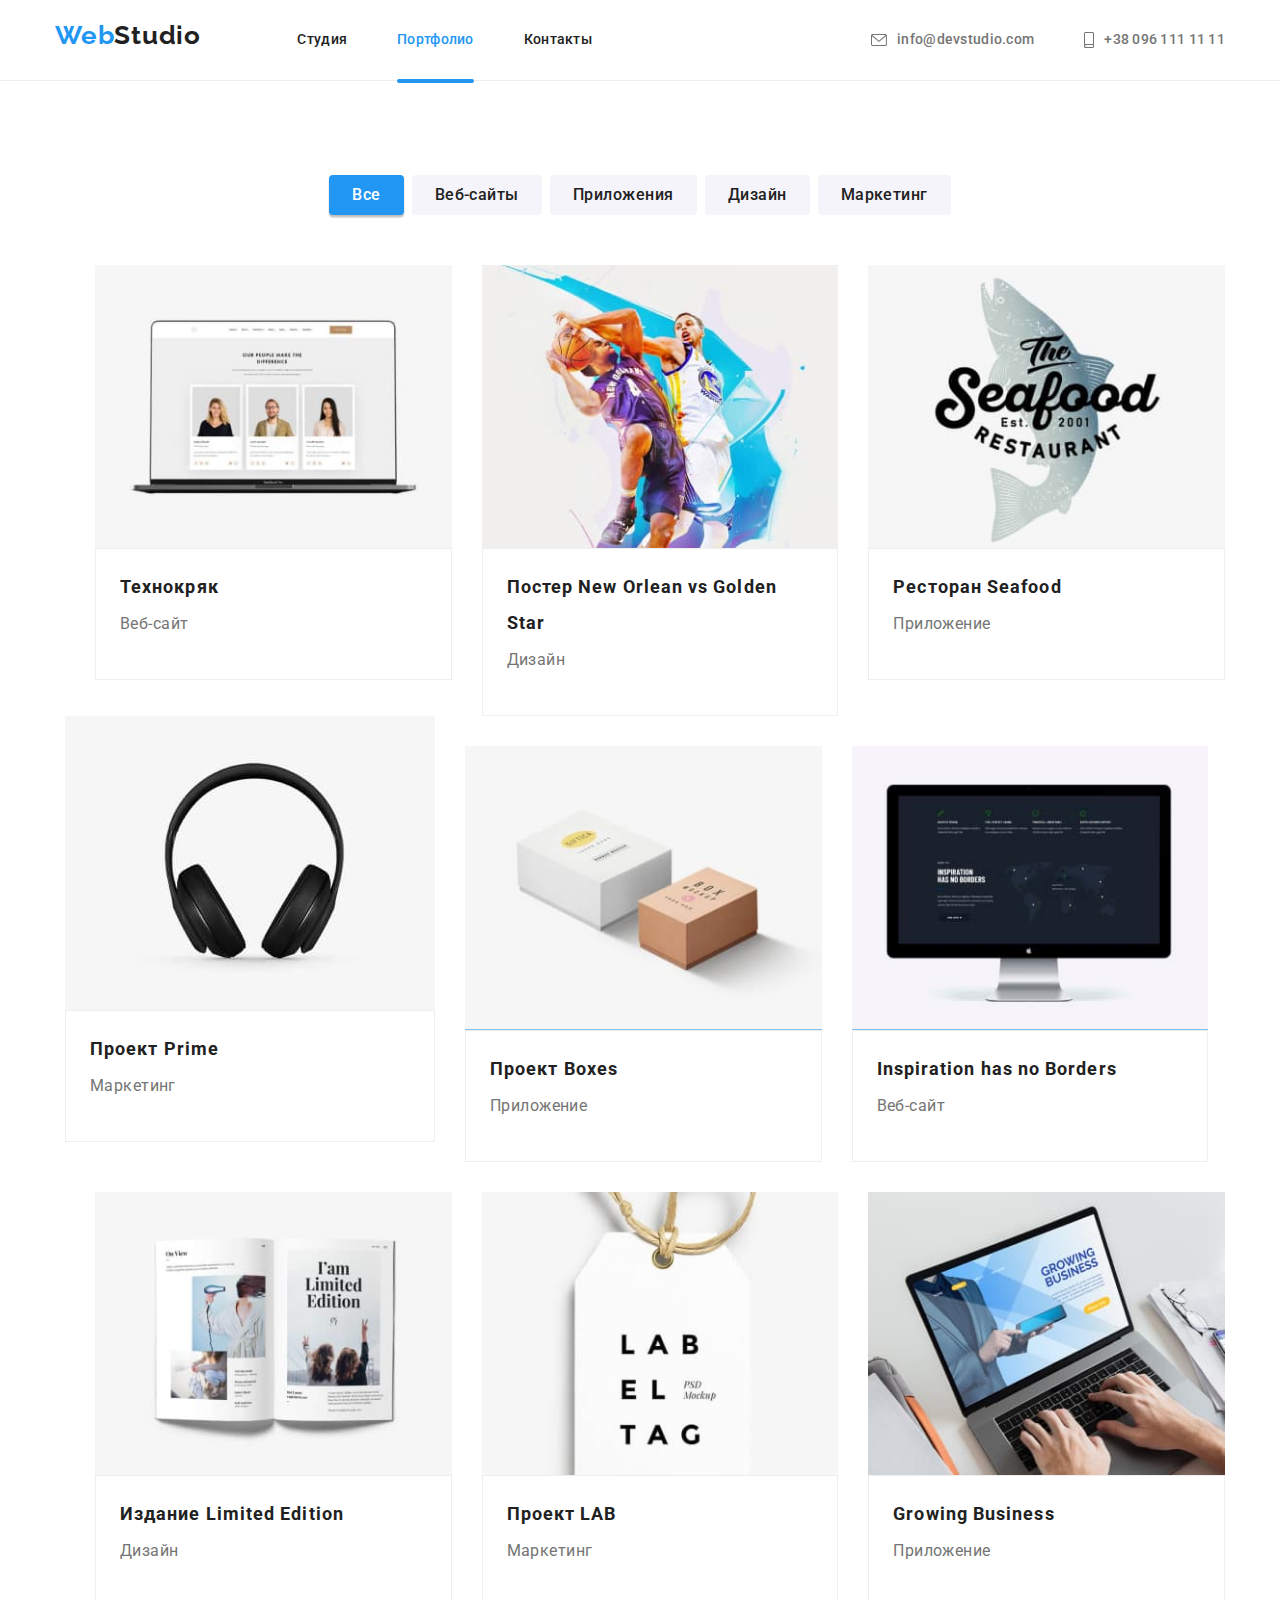
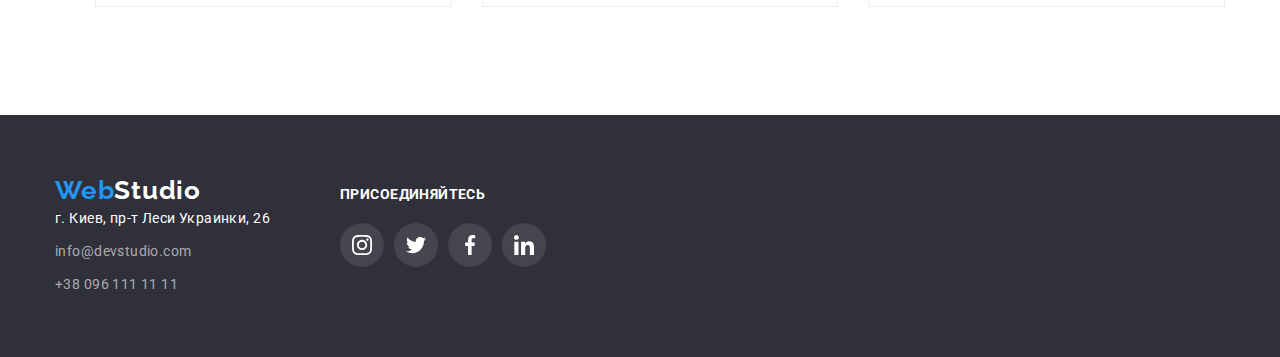
==== portfolio.html @ 52ae0923 "comit" ====
<!DOCTYPE html>
<html lang="ru">

<head>
    <meta charset="UTF-8">
    <meta http-equiv="X-UA-Compatible" content="IE=edge">
    <meta name="viewport" content="width=device-width, initial-scale=1.0">
    <title>Portfolio</title>
    <style> a {text-decoration: none;}
    </style>
    <link rel="preconnect" href="https://fonts.gstatic.com">
    <link href="https://fonts.googleapis.com/css2?family=Roboto:wght@400;500;700;900&display=swap" rel="stylesheet">
    <link rel="preconnect" href="https://fonts.gstatic.com">
    <link href="https://fonts.googleapis.com/css2?family=Raleway:wght@700&display=swap" rel="stylesheet">
    <link rel="stylesheet" href="https://cdnjs.cloudflare.com/ajax/libs/modern-normalize/0.2.0/modern-normalize.min.css">
    <link rel="stylesheet" href="./css/styles.css" />
</head>

<body>
    

        <header class="header-section">
            <div class="container main-nav">
                <nav class="nav">
                    <a href="" class="logo"> <span class="logo-title">Web</span>Studio</a>
        
                    <ul class="site-nav list">
                        <li class="item"> <a href="index.html" class="link ">Студия</a></li>
                        <li class="item"> <a href="portfolio.html" class="link current ">Портфолио</a></li>
                        <li class="item"> <a href="" class="link">Контакты</a></li>
                    </ul>
                </nav>
                <ul class="auth-nav list">
                    <li class="item">
                        
                         <a class="link icon-envelope" href="mailto:info@devstudio.com">
                            <div class="auth-nav-icon">
                                <svg class="auth-icon" width="16px" height="12px">
                                    <use href="./image/sprite.svg#icon-envelope"></use>
                                </svg>
                                info@devstudio.com
                            </div>
                        </a>
                   
                    </li>
                    <li class="item"> 
                        <a class="link icon-phone" href="tel:+380961111111">
                            <div class="auth-nav-icon">
                                <svg class="auth-icon" width="10px" height="16px">
                                    <use href="./image/sprite.svg#icon-smartphone"></use>
                                </svg>
                                +38 096 111 11 11
                            </div>
                        </a>
                    </li>
                </ul>
            </div>
        </header>
        <main>
            <section class="main-section ">
                <div class="container" >
                    <ul class="filters">
                        <li class="button-filter list"> 
                            <button type="button" class="button link current">Все</button></li>
                        <li class="button-filter list"> 
                            <button type="button" class="button link">Веб-сайты</button></li>
                        <li class="button-filter list"> 
                            <button type="button" class="button link">Приложения</button></li>
                        <li class="button-filter list"> 
                            <button type="button" class="button link">Дизайн</button></li>
                        <li class="button-filter list">
                            <button type="button" class="button link">Маркетинг</button></li>
                    
                    
                    </ul>
                    <h1 class="visually-hidden">Работы</h1>
                    
                    <ul class="menu">
                        <li class="menu-item list">
                            <a class="foto" href="">
                                <div class="thumb" >
                                    <div class="foto-overlay">
                                        <p class="text-overlay">
                                            Технокряк это современная площадка распространения коронавируса. Компании используют эту платформу для цифрового
                                            шпионажа и атак на защищённые сервера конкурентов.
                                        </p>
                                    </div>
                                        <img src="./image/portfolio/img-1.jpg" alt="Робочий стол" width="370px">
                                </div>
                                <div class="note">
                                    <h2>Технокряк</h2>
                                    <p class="note-item">Веб-сайт</p>
                        
                                </div>
                            </a>
                        </li>
                        
                    
                        <li class="menu-item list">
                            <a class="foto" href=""> 
                                <div class="thumb">
                                    <div class="foto-overlay">
                                        <p class="text-overlay">
                                            Технокряк это современная площадка распространения коронавируса. Компании используют эту платформу для цифрового
                                            шпионажа и атак на защищённые сервера конкурентов.
                                        </p>
                                    </div>
                                    <img src="./image/portfolio/img-2.jpg" alt="2 человек играют баскетбол" width="370px"> 
                                </div>
                                <div class="note">
                                    <h2>Постер New Orlean vs Golden Star</h2>
                                    <p class="note-item">Дизайн</p>
                        
                                </div>
                            </a>
                        </li>
                    
                        <li class="menu-item list">
                            <a class="foto" href=""> 
                                <div class="thumb">
                                    <div class="foto-overlay">
                                        <p class="text-overlay">
                                            Технокряк это современная площадка распространения коронавируса. Компании используют эту платформу для цифрового
                                            шпионажа и атак на защищённые сервера конкурентов.
                                        </p>
                                    </div>
                                    <img src="./image/portfolio/img-3.jpg" alt="2 человек играют баскетбол" width="370px"> 
                                </div>
                                 <div class="note">
                                <h2>Ресторан Seafood</h2>
                                <p class="note-item">Приложение</p>
                    
                            </div>
                            </a>
                        </li>
                    
                        <li class=" list">
                            <a class="foto" href=""> 
                                <div class="thumb">
                                    <div class="foto-overlay">
                                        <p class="text-overlay">
                                            Технокряк это современная площадка распространения коронавируса. Компании используют эту платформу для цифрового
                                            шпионажа и атак на защищённые сервера конкурентов.
                                        </p>
                                    </div>
                                    <img src="./image/portfolio/img-4.jpg" alt="2 человек играют баскетбол" width="370px">
                                </div>
                                <div class="note">
                                    <h2>Проект Prime</h2>
                                    <p class="note-item">Маркетинг</p>
                        
                                </div>
                            </a>
                        </li>
                    
                        <li class="menu-item list">
                            <a class="foto" href=""> 
                                <div class="thumb">
                                    <div class="foto-overlay">
                                        <p class="text-overlay">
                                            Технокряк это современная площадка распространения коронавируса. Компании используют эту платформу для цифрового
                                            шпионажа и атак на защищённые сервера конкурентов.
                                        </p>
                                    </div>
                                    <img src="./image/portfolio/img-5.jpg" alt="2 человек играют баскетбол" width="370px"> 
                                </div>
                            <div class="note">
                                <h2>Проект Boxes</h2>
                                <p class="note-item">Приложение</p>
                    
                            </div>
                            </a>
                        </li>
                    
                        <li class="menu-item list">
                            <a class="foto" href=""> 
                                <div class="thumb">
                                    <div class="foto-overlay">
                                        <p class="text-overlay">
                                            Технокряк это современная площадка распространения коронавируса. Компании используют эту платформу для цифрового
                                            шпионажа и атак на защищённые сервера конкурентов.
                                        </p>
                                    </div>
                                    <img src="./image/portfolio/img-6.jpg" alt="2 человек играют баскетбол" width="370px">
                                </div>
                            <div class="note">
                                <h2>Inspiration has no Borders</h2>
                                <p class="note-item">Веб-сайт</p>
                    
                            </div>
                            </a>
                        </li>
                    
                        <li class="menu-item list">
                            <a class="foto" href=""> 
                                <div class="thumb">
                                    <div class="foto-overlay">
                                        <p class="text-overlay">
                                            Технокряк это современная площадка распространения коронавируса. Компании используют эту платформу для цифрового
                                            шпионажа и атак на защищённые сервера конкурентов.
                                        </p>
                                    </div>
                                    <img src="./image/portfolio/img-7.jpg" alt="2 человек играют баскетбол" width="370px">
                                </div>
                            <div class="note">
                                <h2>Издание Limited Edition</h2>
                                <p class="note-item">Дизайн</p>
                    
                            </div>
                            </a>
                        </li>
                    
                        <li class="menu-item list">
                            <a class="foto" href=""> 
                                <div class="thumb">
                                    <div class="foto-overlay">
                                        <p class="text-overlay">
                                            Технокряк это современная площадка распространения коронавируса. Компании используют эту платформу для цифрового
                                            шпионажа и атак на защищённые сервера конкурентов.
                                        </p>
                                    </div>
                                    <img src="./image/portfolio/img-8.jpg" alt="2 человек играют баскетбол" width="370px">
                                </div>
                            <div class="note">
                                <h2>Проект LAB</h2>
                                <p class="note-item">Маркетинг</p>
                    
                            </div>
                            </a>
                        </li>
                    
                        <li class="menu-item list">
                            <a class="foto" href=""> 
                                <div class="thumb">
                                    <div class="foto-overlay">
                                        <p class="text-overlay">
                                            Технокряк это современная площадка распространения коронавируса. Компании используют эту платформу для цифрового
                                            шпионажа и атак на защищённые сервера конкурентов.
                                        </p>
                                    </div>
                                    <img src="./image/portfolio/img-9.jpg" alt="2 человек играют баскетбол" width="370px">
                                </div>
                            <div class="note">
                                <h2>Growing Business</h2>
                                <p class="note-item">Приложение</p>
                    
                            </div>
                            </a>
                        </li>
                    </ul>
                </div>
            </section>
        </main>
        
        <footer class="footer section">
            <div class=" footer container">
                <div>
                    <a href="" class="logo"> <span class="logo-title">Web</span><span class="logo-item">Studio</span></a>
                <address class="address-text">
                    г. Киев, пр-т Леси Украинки, 26
                    <ul class="auth-list">
                        <li class="mail list"> <a class="auth-item" href="mailto:info@devstudio.com">info@devstudio.com</a></li>
                        <li class="tel list"> <a class="auth-item" href="tel:+380961111111">+38 096 111 11 11</a></li>
                    </ul>
                </address>
                </div>
           
                <div class="social">
                    <h3 class="footer social-icons">присоединяйтесь</h3>
                    <ul class="list social-icons">
                        <li class="footer social-icons-item">
                            <a href="" class="social-icons-link" target="_blank" rel="noopener noreferrer">
                                <svg class="icon">
                                    <use href="./image/sprite.svg#icon-instagram"></use>
                                </svg>
                            </a>
                        </li>
                        <li class="social-icons-item">
                            <a href="" class="social-icons-link" target="_blank" rel="noopener noreferrer">
                                <svg class="icon">
                                    <use href="./image/sprite.svg#icon-twitter"></use>
                                </svg>
                            </a>
                        </li>
                        <li class="social-icons-item">
                            <a href="" class="social-icons-link" target="_blank" rel="noopener noreferrer">
                                <svg class="icon">
                                    <use href="./image/sprite.svg#icon-facebook"></use>
                                </svg>
                            </a>
                        </li>
                        <li class="social-icons-item">
                            <a href="" class="social-icons-link" target="_blank" rel="noopener noreferrer">
                                <svg class="icon">
                                    <use href="./image/sprite.svg#icon-linkedin"></use>
                                </svg>
                            </a>
                        </li>
                    </ul>
                </div>
            </div>
        </footer>

</body>

</html>
---- css/styles.css ----
:root {
  --primary-text-color: #757575;
  --title-text-color: #212121;
  --additional-text-color: #ffffff;
  --accent-color: #2196f3;
  --primary-bg-color: #fff;
  --main-font-family: "Roboto", sans-serif;
  --timing-function: cubic-bezier(0.4, 0, 0.2, 1);
}
html {
  box-sizing: border-box;
}
*,
*::after,
*::before {
  box-sizing: inherit;
}
h1,
h2,
h3,
h4,
h5,
h6,
p {
  margin: 0;
  padding: 0;
}
.list {
  padding: 0;
  margin: 0;
  list-style: none;
}
.link {
  text-decoration: none;
  color: inherit;
}

img {
  display: block;
  max-width: 100%;
  height: auto;
}

body {
  margin: 0;
  font-family: var(--main-font-family);
  background-color: var(--primary-bg-color);
  color: var(--primary-text-color);
  font-size: 14px;
  line-height: 1.71;
  letter-spacing: 0.03em;
}
.container {
  width: 1200px;
  padding-left: 15px;
  padding-right: 15px;
  margin-left: auto;
  margin-right: auto;
}

.header-section {
  background-color: var(--additional-text-color);
  border-bottom: 1px solid #ececec;
  /* padding-top: 24px;
  padding-bottom: 25px; */
}
.main-nav {
  display: flex;
  align-items: center;
  margin-bottom: 0;
}

.logo {
  display: inline-flex;
  font-family: "Raleway", sans-serif;
  font-weight: 700;
  font-size: 26px;
  line-height: 1.19;
  letter-spacing: 0.03em;
  color: var(--title-text-color);
}
.logo-title {
  color: var(--accent-color);
}
/*Site-nav*/

.site-nav {
  display: inline-flex;
  margin-left: 93px;
}

.site-nav .item + .item {
  margin-left: 50px;
}

.site-nav .link {
  display: flex;
  font-weight: 500;
  font-size: 14px;
  line-height: 1.14;
  letter-spacing: 0.02em;
  color: var(--title-text-color);
  padding-top: 32px;
  padding-bottom: 32px;

  transition-property: color;
  transition-duration: 250ms;
  transition-timing-function: var(--timing-function);
}

.site-nav .link:hover,
.site-nav .link:focus {
  color: var(--accent-color);
}

.site-nav .link-porfolio:hover,
.site-nav .link-porfolio:focus,
.site-nav .link-porfolio:visited {
  color: var(--accent-color);
}

.auth-nav {
  display: flex;
  margin-left: auto;
  font-family: var(--main-font-family);
  font-weight: 500;
  font-size: 14px;
  line-height: 1.14;
  letter-spacing: 0.02em;
  color: #757575;
}
.auth-nav .link {
  display: flex;
  align-items: center;
  padding-top: 32px;
  padding-bottom: 32px;
  transition-property: color;
  transition-duration: 250ms;
  transition-timing-function: var(--timing-function);
}
.item .link {
  fill: #757575;
}
.link:hover .auth-icon,
.link:focus .auth-icon {
  fill: var(--accent-color);
}

.auth-icon {
  margin-right: 10px;
  transition-property: color;
  transition-duration: 250ms;
  transition-timing-function: var(--timing-function);
}
.auth-nav-icon {
  display: inline-flex;
  align-items: center;
}

.auth-nav .item + .item {
  margin-left: 50px;
}

.auth-nav .link:hover,
.auth-nav .link:focus {
  color: var(--accent-color);
}

/* Hero section*/
.hero.section {
  padding-top: 200px;
  padding-bottom: 200px;
}
.overlay {
  max-width: 1600px;
  height: 600px;
  margin-left: auto;
  margin-right: auto;
  background-image: linear-gradient(
      to right,
      rgba(47, 48, 58, 0.4),
      rgba(47, 48, 58, 0.4)
    ),
    url("../image/main/hero/123-1.jpg");
  background-repeat: no-repeat;
  background-position: center;
  background-color: #c4c4c4;
}

.hero {
  background-color: #2f303a;
  text-align: center;
}
.hero-title {
  color: var(--additional-text-color);
  font-family: var(--main-font-family);
  text-align: center;
  font-weight: 900;
  font-size: 44px;
  line-height: 1.36;
  letter-spacing: 0.06em;
  text-transform: uppercase;
  margin-bottom: 30px;
  max-width: 696px;
  margin: 0 auto;
  margin-bottom: 30px;
}
.hero-button {
  font-family: inherit;
  display: inline-block;
  border: 1px solid transparent;
  border-radius: 4px;
  min-width: 200px;
  min-height: 50px;
  font-weight: 700;
  font-size: 16px;
  line-height: 1.87;
  letter-spacing: 0.06em;
  background-color: var(--accent-color);
  color: var(--additional-text-color);
  cursor: pointer;
}
/* Modal*/
.backdrop {
  position: fixed;
  top: 0;
  left: 0;
  width: 100%;
  height: 100%;
  background-color: rgba(0, 0, 0, 0.2);
  opacity: 1;
  transition: opacity 250ms var(--timing-function);
}
.backdrop.is-hidden {
  opacity: 0;
  pointer-events: none;
}

.modal {
  position: absolute;
  top: 50%;
  left: 50%;
  transform: translate(-50%, -50%);
  min-width: 528px;
  min-height: 581px;
  background-color: #fff;

  box-shadow: 0px 1px 3px rgba(0, 0, 0, 0.12), 0px 1px 1px rgba(0, 0, 0, 0.14),
    0px 2px 1px rgba(0, 0, 0, 0.2);
  border-radius: 4px;
}
.modal-icon {
  display: block;
  text-align: center;
}

.modal-button {
  display: flex;
  justify-content: center;
  align-items: center;
  position: absolute;
  top: 8px;
  right: 8px;
  width: 30px;
  height: 30px;
  background: transparent;
  border: 1px solid rgba(0, 0, 0, 0.1);
  border-radius: 50%;
  padding: 0;
  cursor: pointer;
}

/*Benefit section*/

.benefits.section {
  padding-top: 94px;
  padding-bottom: 94px;
}
.visually-hidden {
  position: absolute !important;
  clip: rect(1px 1px 1px 1px);
  clip: rect(1px, 1px, 1px, 1px);
  padding: 0 !important;
  border: 0 !important;
  height: 1px !important;
  width: 1px !important;
  overflow: hidden;
}
/* .benefits-item::before {
  content: "";
  display: block;
  height: 120px;
  width: 270px;
  border-radius: 4px;
  outline: 1px solid orangered;
  background-color: #f5f4fa;
  background-repeat: no-repeat;
  background-position: 50% 50%;
  background-size: 65px;
  background-image: url("../image/icon/vector-1.svg");
}

.benefits-item::before:nth-child(2) {
  background-image: url("../image/icon/vector-2.svg");
}

.benefits-item::before :nth-child(3) {
  background-image: url("../image/icon/vector-3.svg");
}
.benefits-item::before :nth-child(4) {
  background-image: url("../image/icon/vector-3.svg");
} */
/* .benefits-icon {
  background-color: #f5f4fa;
  border-radius: 4px;
} */

.benefits-icon-symbol {
  display: flex;
  justify-content: center;
  align-items: center;
  width: 270px;
  height: 120px;
  background-color: #f5f4fa;
  border-radius: 4px;
}
.benefits-list {
  display: flex;
  justify-content: space-between;
  min-width: 270px;
  margin-bottom: 94px;
  margin: 0;
  padding: 0;
}
.benefits-list .list {
  font-family: var(--main-font-family);
  font-size: 14px;
  line-height: 1.71;
  letter-spacing: 0.03em;
  color: var(--primary-text-color);
}
.benefits-list > .list:not(:last-child) {
  margin-right: 30px;
}

.benefits-title {
  margin-top: 30px;
  margin-bottom: 10px;
  font-family: var(--main-font-family);
  font-weight: 700;
  font-size: 14px;
  line-height: 1.14;
  letter-spacing: 0.03em;
  text-transform: uppercase;
  color: var(--title-text-color);
}
/* what we are doing*/
.work.section {
  padding-top: 0;
  padding-bottom: 94px;
}
.work-item {
  display: flex;
  justify-content: space-between;
  margin: 0;
  padding: 0;
}
.work-item .list:not(:last-child) {
  margin-right: 30px;
}

.title {
  font-weight: 700;
  font-size: 36px;
  line-height: 1.16;
  text-align: center;
  letter-spacing: 0.03em;
  color: var(--title-text-color);
  padding: 0;
  margin-bottom: 50px;
}
.work-thumb {
  position: relative;
}
/* .work-thumb {
  position: absolute;
  left: 0;
  bottom: 0;
  display: inline-block;
  content: "";
  width: 370px;
  height: 70px;
  background-color: rgba(47, 48, 58, 0.8);
  /* opacity: 1; */

.work-description {
  display: flex;
  justify-content: center;
  align-items: center;
  position: absolute;
  bottom: 0;
  left: 0;
  width: 370px;
  height: 70px;
  background-color: rgba(47, 48, 58, 0.8);
  font-weight: 700;
  font-size: 14px;
  line-height: 1.14;
  text-align: center;
  text-transform: uppercase;
  color: var(--additional-text-color);
}
/*Our teammembers*/

.teammembers.section {
  background-color: #f5f4fa;
  text-align: center;
  padding: 94px 0;
  margin-bottom: 0;
}

.teammembers-title {
  margin-bottom: 50px;
}

.members.list {
  display: flex;
  justify-content: space-between;
}

.description h3 {
  font-weight: 500;
  font-size: 16px;
  line-height: 1.18;
  text-align: center;
  letter-spacing: 0.03em;
  color: var(--title-text-color);
}

.list-item {
  background-color: var(--additional-text-color);
  border-radius: 0px 0px 4px 4px;
  box-shadow: 0px 1px 3px rgba(0, 0, 0, 0.12), 0px 1px 1px rgba(0, 0, 0, 0.14),
    0px 2px 1px rgba(0, 0, 0, 0.2);
}
.list-item:not(:last-child) {
  margin-right: 30px;
}
.list-item p {
  max-width: 270px;
  font-size: 16px;
  line-height: 1.18;
  text-align: center;
}

.description {
  display: block;
  padding: 30px 0;
}
.description h3 {
  margin-bottom: 10px;
}
.social-icons {
  display: inline-flex;
  margin-top: 16px;
}

.social-icons .icon {
  width: 20px;
  height: 20px;
  fill: #afb1b8;

  transition-property: color;
  transition-duration: 250ms;
  transition-timing-function: cubic-bezier(0.4, 0, 0.2, 1);
}

.social-icons-link:hover .icon,
.social-icons-link:focus .icon {
  fill: #ffffff;
}
.social-icons-link:hover,
.social-icons-link:focus {
  background-color: var(--accent-color);
}

.social-icons-link {
  display: flex;
  justify-content: center;
  align-items: center;
  background-color: #ffffff;
  width: 44px;
  height: 44px;
  border-radius: 50%;

  transition-property: background-color;
  transition-duration: 250ms;
  transition-timing-function: cubic-bezier(0.4, 0, 0.2, 1);
}

.social-icons-item + .social-icons-item {
  margin-left: 10px;
}
/*Our clients*/

.clients.section {
  padding: 94px 0;
}
.clients.list {
  display: inline-flex;
  flex-wrap: wrap;
  margin-left: -30px;
  margin-top: -30px;
  padding: 0;
}
.clients-item {
  display: flex;
  justify-content: center;
  align-items: center;
  flex-basis: calc((100% - 30px * 6) / 6);
  margin-left: 30px;
  margin-top: 30px;
  padding: auto;
}
.clients-icon {
  fill: #afb1b8;

  transition-property: color;
  transition-duration: 250ms;
  transition-timing-function: cubic-bezier(0.4, 0, 0.2, 1);
}

.clients-link {
  display: flex;
  justify-content: center;
  align-items: center;
  border: 1px solid #afb1b8;
  border-radius: 4px;
  width: 170px;
  height: 90px;

  transition-property: color;
  transition-duration: 250ms;
  transition-timing-function: cubic-bezier(0.4, 0, 0.2, 1);
}
.clients-link:hover .clients-icon,
.clients-link:focus .clients-icon {
  fill: var(--accent-color);
}
.clients-link:hover,
.clients-link:focus {
  border: 1px solid var(--accent-color);
}

/*Footer*/

.footer.section {
  padding: 60px 0;
  background-color: #2f303a;
  margin: 0;
}

.footer {
  display: flex;
  align-items: baseline;
}

.container > .logo {
  margin-bottom: 20px;
  font-family: "Raleway", sans-serif;
  font-weight: 700;
  font-size: 26px;
  line-height: 1.19;
  letter-spacing: 0.03em;
}

.logo-item {
  color: var(--additional-text-color);
}

.address-text {
  font-weight: 400;
  font-style: normal;
  font-size: 14px;
  line-height: 1.71;
  letter-spacing: 0.03em;
  color: var(--additional-text-color);
  margin: 0;
}
.auth-list {
  display: block;
  text-align: left;
  margin: 9px 0 0;
  padding: 0;
}
.auth-item {
  color: rgba(255, 255, 255, 0.6);
}
.mail.list {
  margin-bottom: 9px;
}
/* footer icons*/

.social {
  display: block;
  margin: 0;
  padding: 0;
  margin-left: 70px;
  max-width: 260px;
}
.social-icons {
  padding: 0;
  margin: 0;
}
.footer .social-icons-link {
  background-color: rgba(255, 255, 255, 0.1);

  transition-property: background-color;
  transition-duration: 250ms;
  transition-timing-function: cubic-bezier(0.4, 0, 0.2, 1);
}

.footer.social-icons {
  font-family: var(--main-font-family);
  font-weight: 700;
  font-size: 14px;
  line-height: 1.14;
  letter-spacing: 0.03em;
  text-transform: uppercase;
  margin-bottom: 20px;
  color: #ffffff;
}
.footer .social-icons-link:hover,
.footer .social-icons-link:focus {
  background-color: var(--accent-color);
}
.footer .icon {
  fill: #fff;
}

/*Portfolio*/

.site-nav .current {
  color: var(--accent-color);
}
.link.current {
  position: relative;
}
.site-nav .current::after {
  content: "";
  display: block;
  position: absolute;
  left: 0;
  bottom: -3px;
  width: 100%;
  height: 4px;
  background-color: var(--accent-color);
  border-radius: 2px;
}
.main-section {
  background-color: var(--primary-bg-color);
  padding: 94px 0;
}

.button {
  border: 1px solid transparent;
  border-radius: 4px;
  padding: 6px 22px;
  background-color: #f5f4fa;
  font-family: var(--main-font-family);
  font-weight: 500;
  font-size: 16px;
  line-height: 1.62;
  letter-spacing: 0.03em;
  color: var(--title-text-color);
  cursor: pointer;
}
.filters {
  display: flex;
  justify-content: center;
  margin: 0 0 50px 0;
  padding: 0;
}
.filters > .list {
  padding: 0;
}
.filters > .list:not(:last-child) {
  padding-right: 8px;
}

.filters .link {
  transition: background-color 250ms cubic-bezier(0.4, 0, 0.2, 1),
    color 250ms cubic-bezier(0.4, 0, 0.2, 1);
}
.button.current,
.button.active,
.filters .link:hover,
.filters .link:focus {
  color: var(--additional-text-color);
  background-color: var(--accent-color);
  box-shadow: 0px 3px 1px rgba(0, 0, 0, 0.1), 0px 1px 2px rgba(0, 0, 0, 0.08),
    0px 2px 2px rgba(0, 0, 0, 0.12);
}

h1 {
  font-weight: 700;
  font-size: 36px;
  line-height: 1.16;
  text-align: center;
  letter-spacing: 0.03em;
  color: var(--title-text-color);
}

.menu {
  display: flex;
  flex-wrap: wrap;
  margin-left: -30px;
  margin-top: -30px;
}
.menu-item {
  flex-basis: calc((100% - 90px) / 3);
  margin-left: 30px;
  margin-top: 30px;
}

.note {
  border-bottom: none;
  border: 1px solid #eeeeee;
  padding: 20px 24px;
}
.note h2 {
  text-align: left;
  font-weight: 700;
  font-size: 18px;
  line-height: 2;
  letter-spacing: 0.06em;
  color: var(--title-text-color);
  padding-bottom: 0;
  margin-bottom: 4px;
}

.foto {
  margin: 0;
}
.note-item {
  font-family: var(--main-font-family);
  font-size: 16px;
  line-height: 1.87;
  color: var(--primary-text-color);
  padding-bottom: 20px;
}
.thumb {
  position: relative;
  overflow: hidden;
}
.foto-overlay {
  position: absolute;
  display: flex;
  justify-content: center;
  align-items: center;
  top: 0;
  left: 0;
  width: 100%;
  height: 100%;
  background-color: rgba(33, 150, 243, 0.9);

  transform: translateY(100%);
  transition: transform;
  transition-duration: 250ms;
  transition-timing-function: cubic-bezier(0.4, 0, 0.2, 1);
}
.text-overlay {
  width: 322px;
  margin: 0;
  font-size: 18px;
  line-height: 1.56;
  letter-spacing: 0.03em;
  color: #fff;
}

.foto:hover .foto-overlay,
.foto:focus .foto-overlay {
  background-color: var(--accent-color);
  transform: translateY(0);
}
.menu-item:hover,
.menu-item:focus {
  box-shadow: 0px 1px 1px rgba(0, 0, 0, 0.12), 0px 4px 4px rgba(0, 0, 0, 0.06),
    1px 4px 6px rgba(0, 0, 0, 0.16);
}
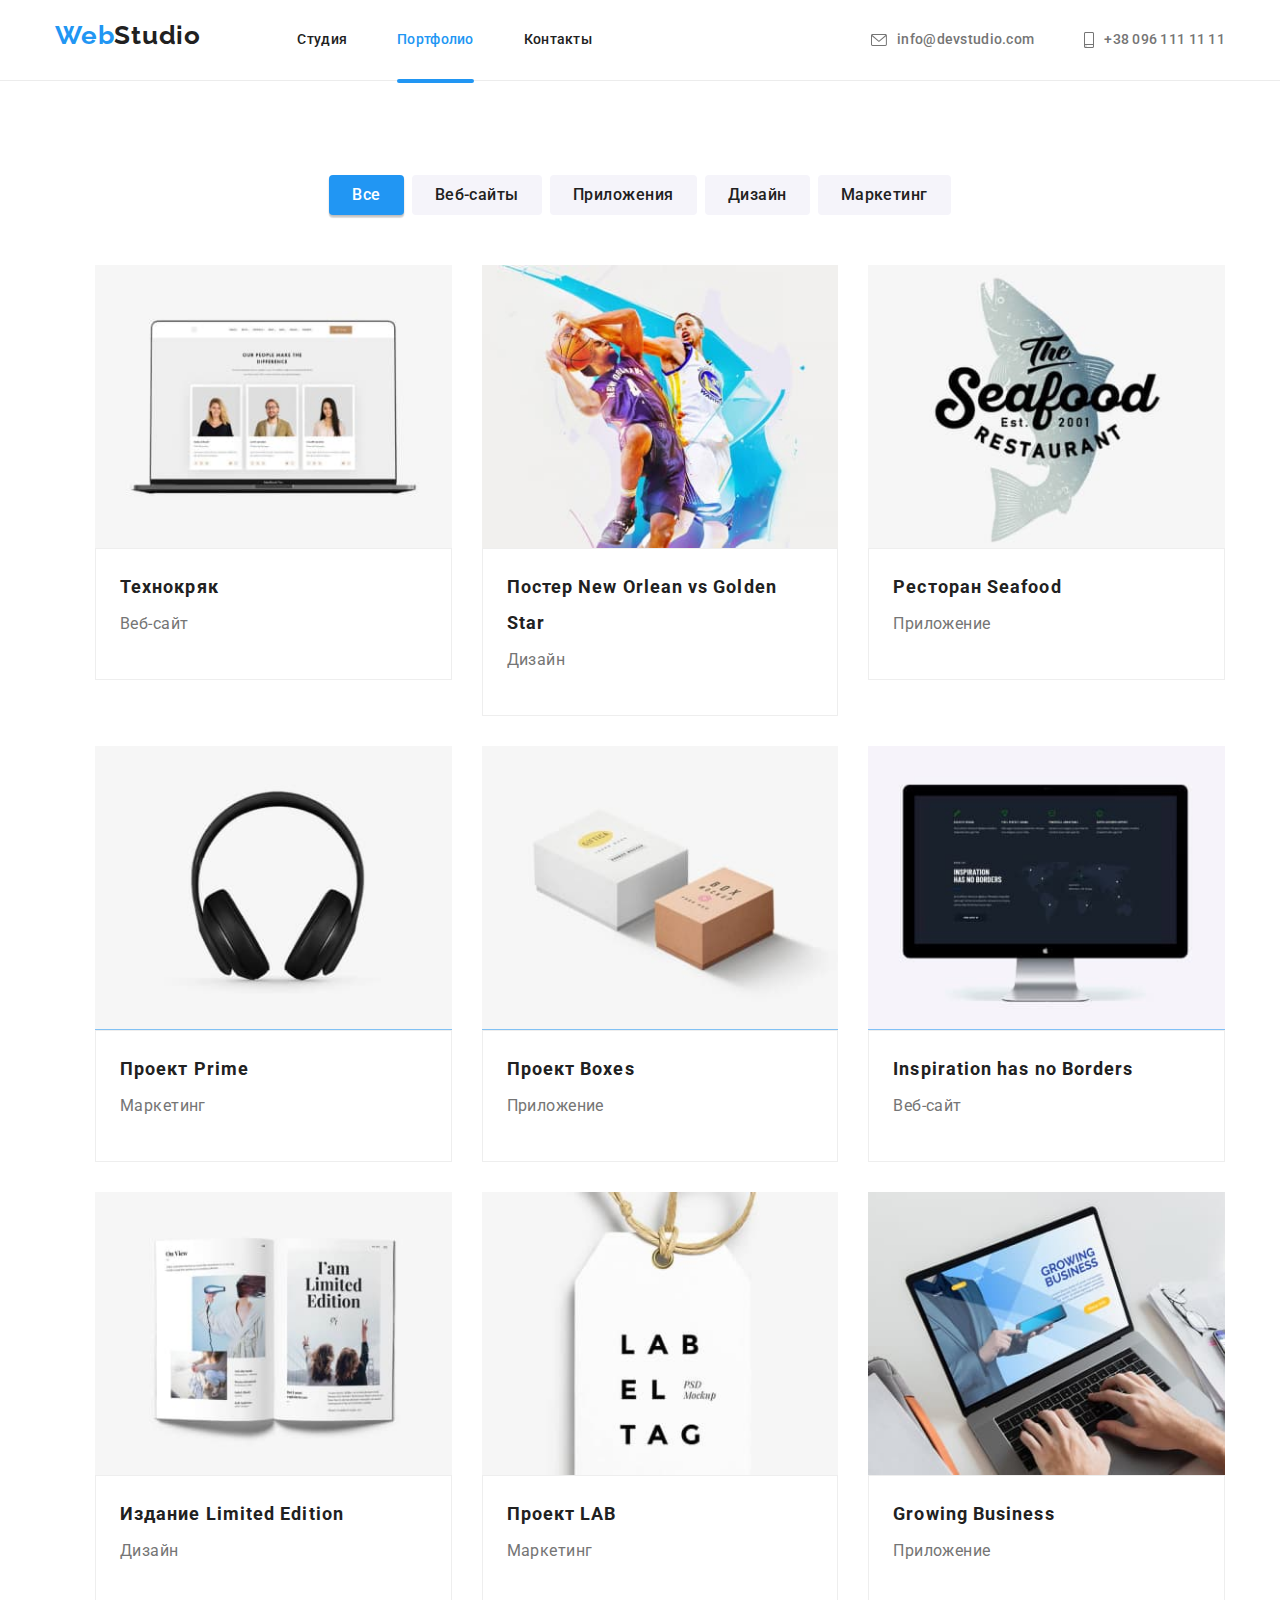
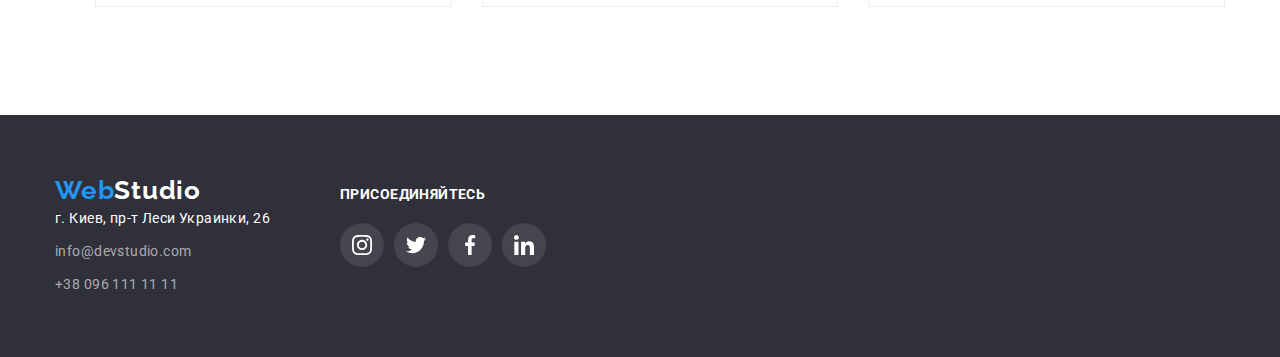
==== commit f5e6ce11: "дз-5" ====
--- a/portfolio.html
+++ b/portfolio.html
@@ -85,12 +85,11 @@
                                             шпионажа и атак на защищённые сервера конкурентов.
                                         </p>
                                     </div>
-                                        <img src="./image/portfolio/img-1.jpg" alt="Робочий стол" width="370px">
+                                    <img src="./image/portfolio/img-1.jpg" alt="Робочий стол" width="370px">
                                 </div>
                                 <div class="note">
                                     <h2>Технокряк</h2>
                                     <p class="note-item">Веб-сайт</p>
-                        
                                 </div>
                             </a>
                         </li>
@@ -110,7 +109,6 @@
                                 <div class="note">
                                     <h2>Постер New Orlean vs Golden Star</h2>
                                     <p class="note-item">Дизайн</p>
-                        
                                 </div>
                             </a>
                         </li>
@@ -127,14 +125,13 @@
                                     <img src="./image/portfolio/img-3.jpg" alt="2 человек играют баскетбол" width="370px"> 
                                 </div>
                                  <div class="note">
-                                <h2>Ресторан Seafood</h2>
-                                <p class="note-item">Приложение</p>
-                    
-                            </div>
-                            </a>
-                        </li>
-                    
-                        <li class=" list">
+                                    <h2>Ресторан Seafood</h2>
+                                    <p class="note-item">Приложение</p>
+                                </div>
+                            </a>
+                        </li>
+                    
+                        <li class="menu-item list">
                             <a class="foto" href=""> 
                                 <div class="thumb">
                                     <div class="foto-overlay">
@@ -148,7 +145,6 @@
                                 <div class="note">
                                     <h2>Проект Prime</h2>
                                     <p class="note-item">Маркетинг</p>
-                        
                                 </div>
                             </a>
                         </li>
@@ -164,11 +160,10 @@
                                     </div>
                                     <img src="./image/portfolio/img-5.jpg" alt="2 человек играют баскетбол" width="370px"> 
                                 </div>
-                            <div class="note">
-                                <h2>Проект Boxes</h2>
-                                <p class="note-item">Приложение</p>
-                    
-                            </div>
+                                <div class="note">
+                                    <h2>Проект Boxes</h2>
+                                    <p class="note-item">Приложение</p>
+                                </div>
                             </a>
                         </li>
                     
@@ -183,11 +178,10 @@
                                     </div>
                                     <img src="./image/portfolio/img-6.jpg" alt="2 человек играют баскетбол" width="370px">
                                 </div>
-                            <div class="note">
-                                <h2>Inspiration has no Borders</h2>
-                                <p class="note-item">Веб-сайт</p>
-                    
-                            </div>
+                                <div class="note">
+                                    <h2>Inspiration has no Borders</h2>
+                                    <p class="note-item">Веб-сайт</p>
+                                </div>
                             </a>
                         </li>
                     
@@ -202,11 +196,10 @@
                                     </div>
                                     <img src="./image/portfolio/img-7.jpg" alt="2 человек играют баскетбол" width="370px">
                                 </div>
-                            <div class="note">
-                                <h2>Издание Limited Edition</h2>
-                                <p class="note-item">Дизайн</p>
-                    
-                            </div>
+                                <div class="note">
+                                    <h2>Издание Limited Edition</h2>
+                                    <p class="note-item">Дизайн</p>
+                                </div>
                             </a>
                         </li>
                     
@@ -221,30 +214,28 @@
                                     </div>
                                     <img src="./image/portfolio/img-8.jpg" alt="2 человек играют баскетбол" width="370px">
                                 </div>
-                            <div class="note">
-                                <h2>Проект LAB</h2>
-                                <p class="note-item">Маркетинг</p>
-                    
-                            </div>
-                            </a>
-                        </li>
-                    
-                        <li class="menu-item list">
-                            <a class="foto" href=""> 
-                                <div class="thumb">
-                                    <div class="foto-overlay">
-                                        <p class="text-overlay">
-                                            Технокряк это современная площадка распространения коронавируса. Компании используют эту платформу для цифрового
-                                            шпионажа и атак на защищённые сервера конкурентов.
+                                <div class="note">
+                                    <h2>Проект LAB</h2>
+                                    <p class="note-item">Маркетинг</p>
+                                </div>
+                            </a>
+                        </li>
+                    
+                        <li class="menu-item list">
+                            <a class="foto" href=""> 
+                                <div class="thumb">
+                                    <div class="foto-overlay">
+                                        <p class="text-overlay">
+                                             Технокряк это современная площадка распространения коронавируса. Компании используют эту платформу для цифрового
+                                             шпионажа и атак на защищённые сервера конкурентов.
                                         </p>
                                     </div>
                                     <img src="./image/portfolio/img-9.jpg" alt="2 человек играют баскетбол" width="370px">
                                 </div>
-                            <div class="note">
-                                <h2>Growing Business</h2>
-                                <p class="note-item">Приложение</p>
-                    
-                            </div>
+                                <div class="note">
+                                    <h2>Growing Business</h2>
+                                    <p class="note-item">Приложение</p>
+                                </div>
                             </a>
                         </li>
                     </ul>
--- a/css/styles.css
+++ b/css/styles.css
@@ -783,8 +783,8 @@
   background-color: var(--accent-color);
   transform: translateY(0);
 }
-.menu-item:hover,
+/* .menu-item:hover,
 .menu-item:focus {
   box-shadow: 0px 1px 1px rgba(0, 0, 0, 0.12), 0px 4px 4px rgba(0, 0, 0, 0.06),
     1px 4px 6px rgba(0, 0, 0, 0.16);
-}
+} */
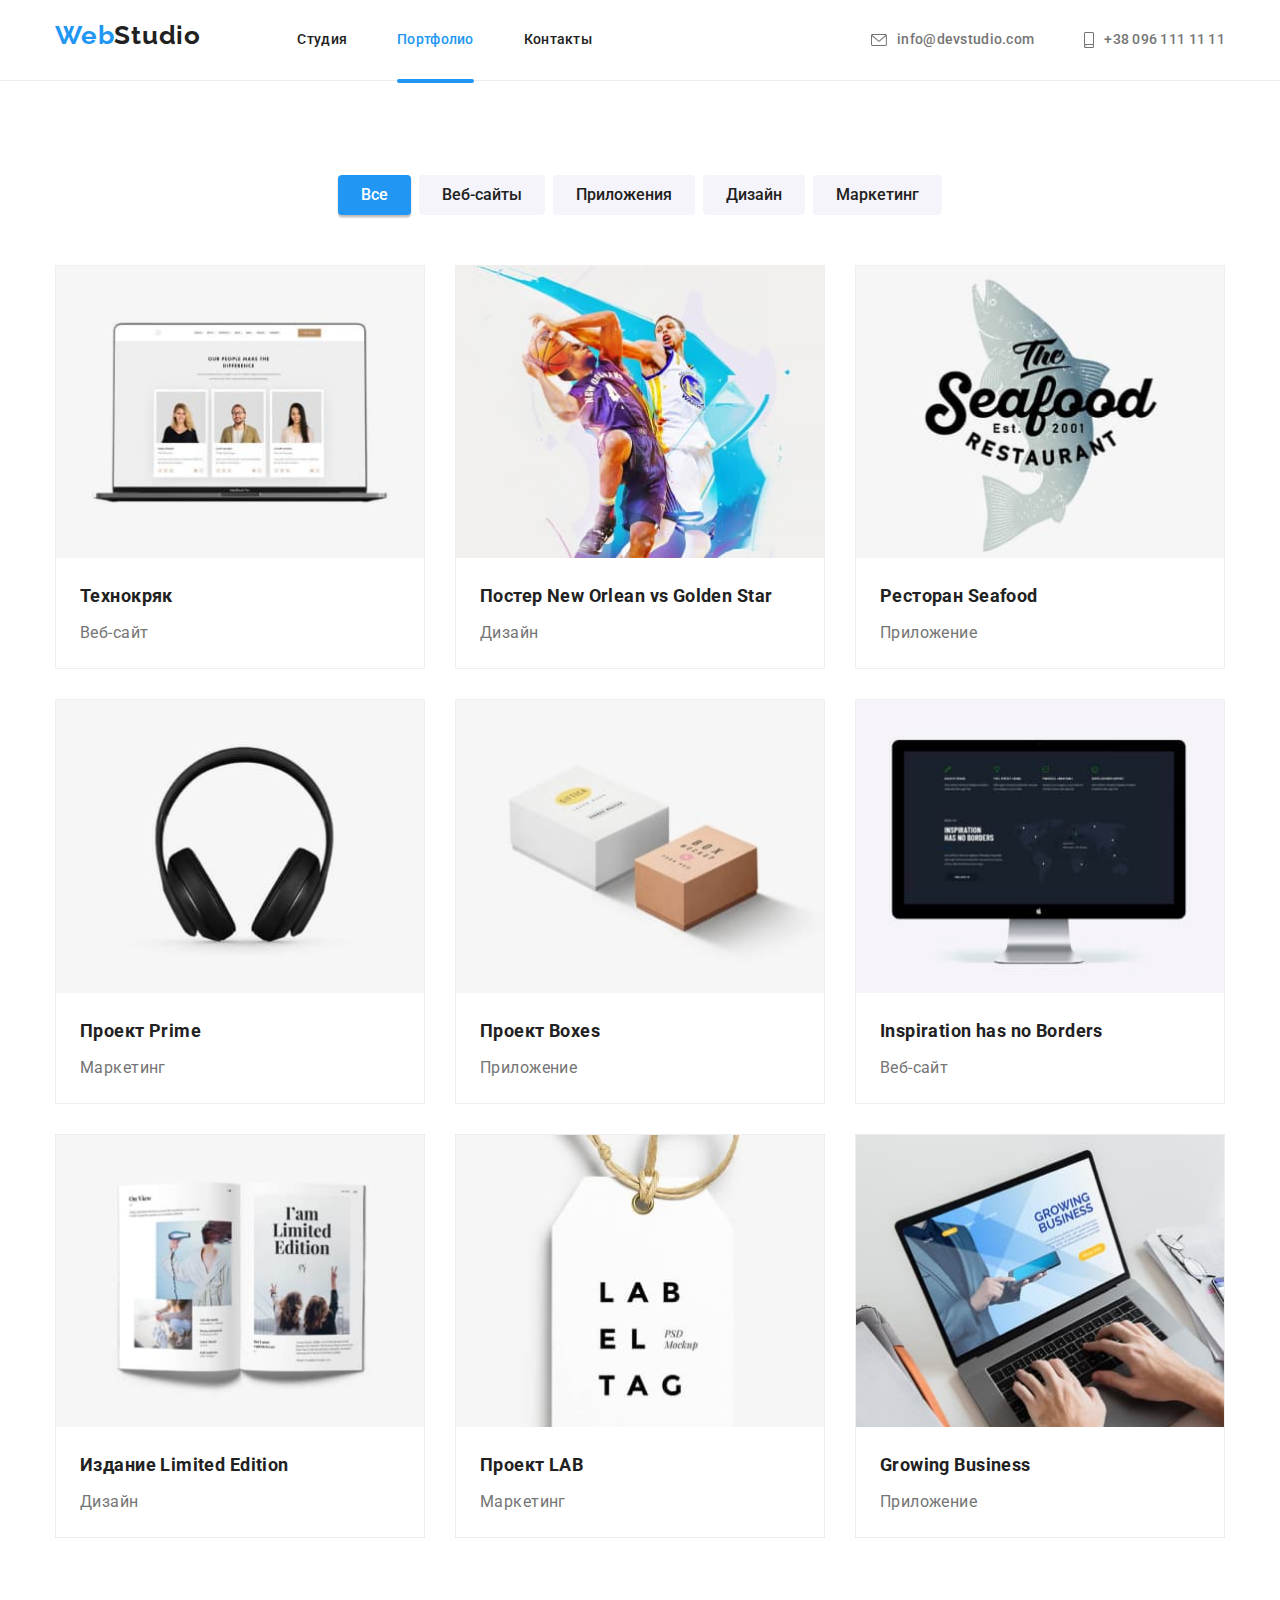
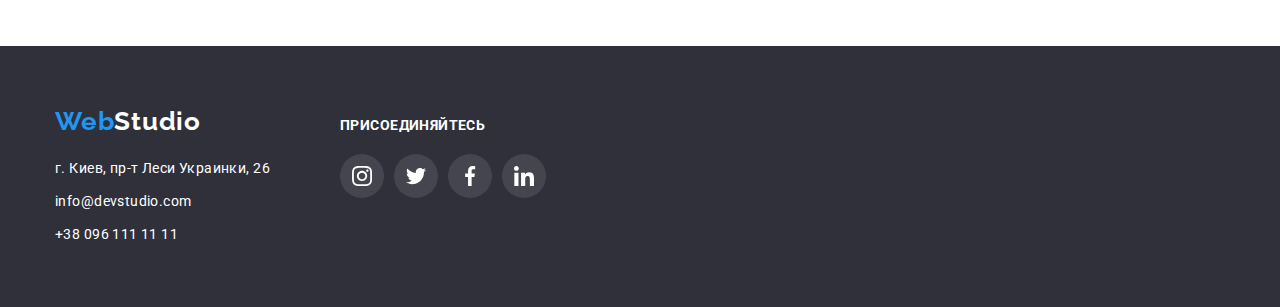
==== commit 4fc802ad: "коміт-4" ====
--- a/portfolio.html
+++ b/portfolio.html
@@ -245,10 +245,11 @@
         
         <footer class="footer section">
             <div class=" footer container">
-                <div>
+                <div class="footer-nav">
                     <a href="" class="logo"> <span class="logo-title">Web</span><span class="logo-item">Studio</span></a>
-                <address class="address-text">
-                    г. Киев, пр-т Леси Украинки, 26
+                    <address class="address-text">
+                    <a href="https://goo.gl/maps/hkrQfzcAVthY6jmx7" target="_blank">г. Киев, пр-т Леси Украинки, 26</a>
+                    
                     <ul class="auth-list">
                         <li class="mail list"> <a class="auth-item" href="mailto:info@devstudio.com">info@devstudio.com</a></li>
                         <li class="tel list"> <a class="auth-item" href="tel:+380961111111">+38 096 111 11 11</a></li>
@@ -260,28 +261,28 @@
                     <h3 class="footer social-icons">присоединяйтесь</h3>
                     <ul class="list social-icons">
                         <li class="footer social-icons-item">
-                            <a href="" class="social-icons-link" target="_blank" rel="noopener noreferrer">
+                            <a href="https://www.instagram.com/?hl=ru" class="social-icons-link" target="_blank" rel="noopener noreferrer">
                                 <svg class="icon">
                                     <use href="./image/sprite.svg#icon-instagram"></use>
                                 </svg>
                             </a>
                         </li>
                         <li class="social-icons-item">
-                            <a href="" class="social-icons-link" target="_blank" rel="noopener noreferrer">
+                            <a href="https://twitter.com/login?lang=ru" class="social-icons-link" target="_blank" rel="noopener noreferrer">
                                 <svg class="icon">
                                     <use href="./image/sprite.svg#icon-twitter"></use>
                                 </svg>
                             </a>
                         </li>
                         <li class="social-icons-item">
-                            <a href="" class="social-icons-link" target="_blank" rel="noopener noreferrer">
+                            <a href="https://uk-ua.facebook.com" class="social-icons-link" target="_blank" rel="noopener noreferrer">
                                 <svg class="icon">
                                     <use href="./image/sprite.svg#icon-facebook"></use>
                                 </svg>
                             </a>
                         </li>
                         <li class="social-icons-item">
-                            <a href="" class="social-icons-link" target="_blank" rel="noopener noreferrer">
+                            <a href="https://www.linkedin.com" class="social-icons-link" target="_blank" rel="noopener noreferrer">
                                 <svg class="icon">
                                     <use href="./image/sprite.svg#icon-linkedin"></use>
                                 </svg>
--- a/css/styles.css
+++ b/css/styles.css
@@ -220,6 +220,9 @@
   color: var(--additional-text-color);
   cursor: pointer;
 }
+.hero-button:hover {
+  background-color: #188ce8;
+}
 /* Modal*/
 .backdrop {
   position: fixed;
@@ -374,7 +377,6 @@
   font-size: 36px;
   line-height: 1.16;
   text-align: center;
-  letter-spacing: 0.03em;
   color: var(--title-text-color);
   padding: 0;
   margin-bottom: 50px;
@@ -433,7 +435,6 @@
   font-size: 16px;
   line-height: 1.18;
   text-align: center;
-  letter-spacing: 0.03em;
   color: var(--title-text-color);
 }
 
@@ -506,6 +507,7 @@
 .clients.section {
   padding: 94px 0;
 }
+
 .clients.list {
   display: inline-flex;
   flex-wrap: wrap;
@@ -565,15 +567,16 @@
   align-items: baseline;
 }
 
-.container > .logo {
+/* .container > .logo {
   margin-bottom: 20px;
   font-family: "Raleway", sans-serif;
   font-weight: 700;
   font-size: 26px;
-  line-height: 1.19;
-  letter-spacing: 0.03em;
-}
-
+  line-height: 1.19; */
+
+.footer-nav .logo {
+  margin-bottom: 20px;
+}
 .logo-item {
   color: var(--additional-text-color);
 }
@@ -586,6 +589,12 @@
   letter-spacing: 0.03em;
   color: var(--additional-text-color);
   margin: 0;
+}
+.address-text a {
+  font-family: var(--main-font-family);
+  font-size: 14px;
+  line-height: 1.71;
+  color: var(--additional-text-color);
 }
 .auth-list {
   display: block;
@@ -599,6 +608,7 @@
 .mail.list {
   margin-bottom: 9px;
 }
+
 /* footer icons*/
 
 .social {
@@ -625,7 +635,6 @@
   font-weight: 700;
   font-size: 14px;
   line-height: 1.14;
-  letter-spacing: 0.03em;
   text-transform: uppercase;
   margin-bottom: 20px;
   color: #ffffff;
@@ -671,7 +680,6 @@
   font-weight: 500;
   font-size: 16px;
   line-height: 1.62;
-  letter-spacing: 0.03em;
   color: var(--title-text-color);
   cursor: pointer;
 }
@@ -707,7 +715,6 @@
   font-size: 36px;
   line-height: 1.16;
   text-align: center;
-  letter-spacing: 0.03em;
   color: var(--title-text-color);
 }
 
@@ -716,16 +723,17 @@
   flex-wrap: wrap;
   margin-left: -30px;
   margin-top: -30px;
+  padding: 0;
 }
 .menu-item {
   flex-basis: calc((100% - 90px) / 3);
   margin-left: 30px;
   margin-top: 30px;
+  border: 1px solid #eeeeee;
 }
 
 .note {
   border-bottom: none;
-  border: 1px solid #eeeeee;
   padding: 20px 24px;
 }
 .note h2 {
@@ -733,7 +741,6 @@
   font-weight: 700;
   font-size: 18px;
   line-height: 2;
-  letter-spacing: 0.06em;
   color: var(--title-text-color);
   padding-bottom: 0;
   margin-bottom: 4px;
@@ -747,7 +754,6 @@
   font-size: 16px;
   line-height: 1.87;
   color: var(--primary-text-color);
-  padding-bottom: 20px;
 }
 .thumb {
   position: relative;
@@ -762,19 +768,15 @@
   left: 0;
   width: 100%;
   height: 100%;
-  background-color: rgba(33, 150, 243, 0.9);
-
   transform: translateY(100%);
-  transition: transform;
+  transition-property: transform, background-color;
   transition-duration: 250ms;
   transition-timing-function: cubic-bezier(0.4, 0, 0.2, 1);
 }
 .text-overlay {
   width: 322px;
-  margin: 0;
   font-size: 18px;
   line-height: 1.56;
-  letter-spacing: 0.03em;
   color: #fff;
 }
 
@@ -783,8 +785,3 @@
   background-color: var(--accent-color);
   transform: translateY(0);
 }
-/* .menu-item:hover,
-.menu-item:focus {
-  box-shadow: 0px 1px 1px rgba(0, 0, 0, 0.12), 0px 4px 4px rgba(0, 0, 0, 0.06),
-    1px 4px 6px rgba(0, 0, 0, 0.16);
-} */
